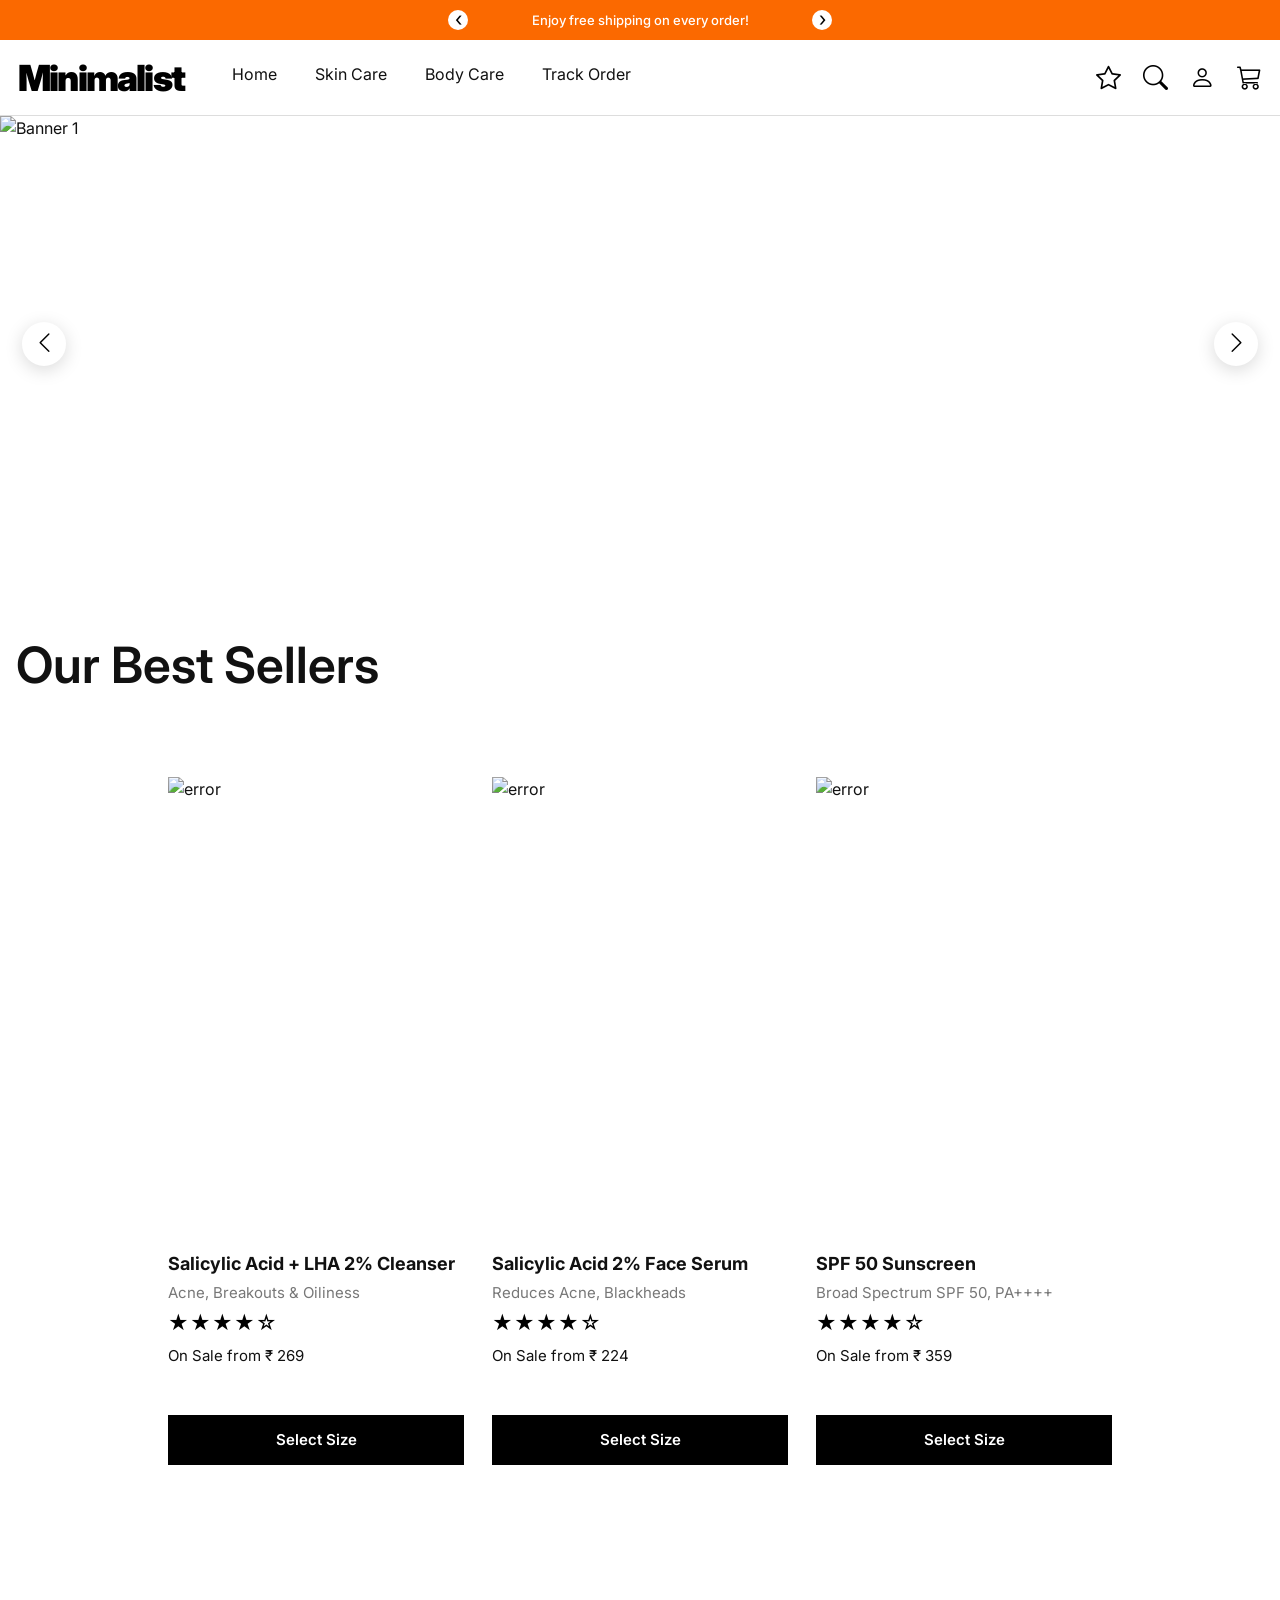
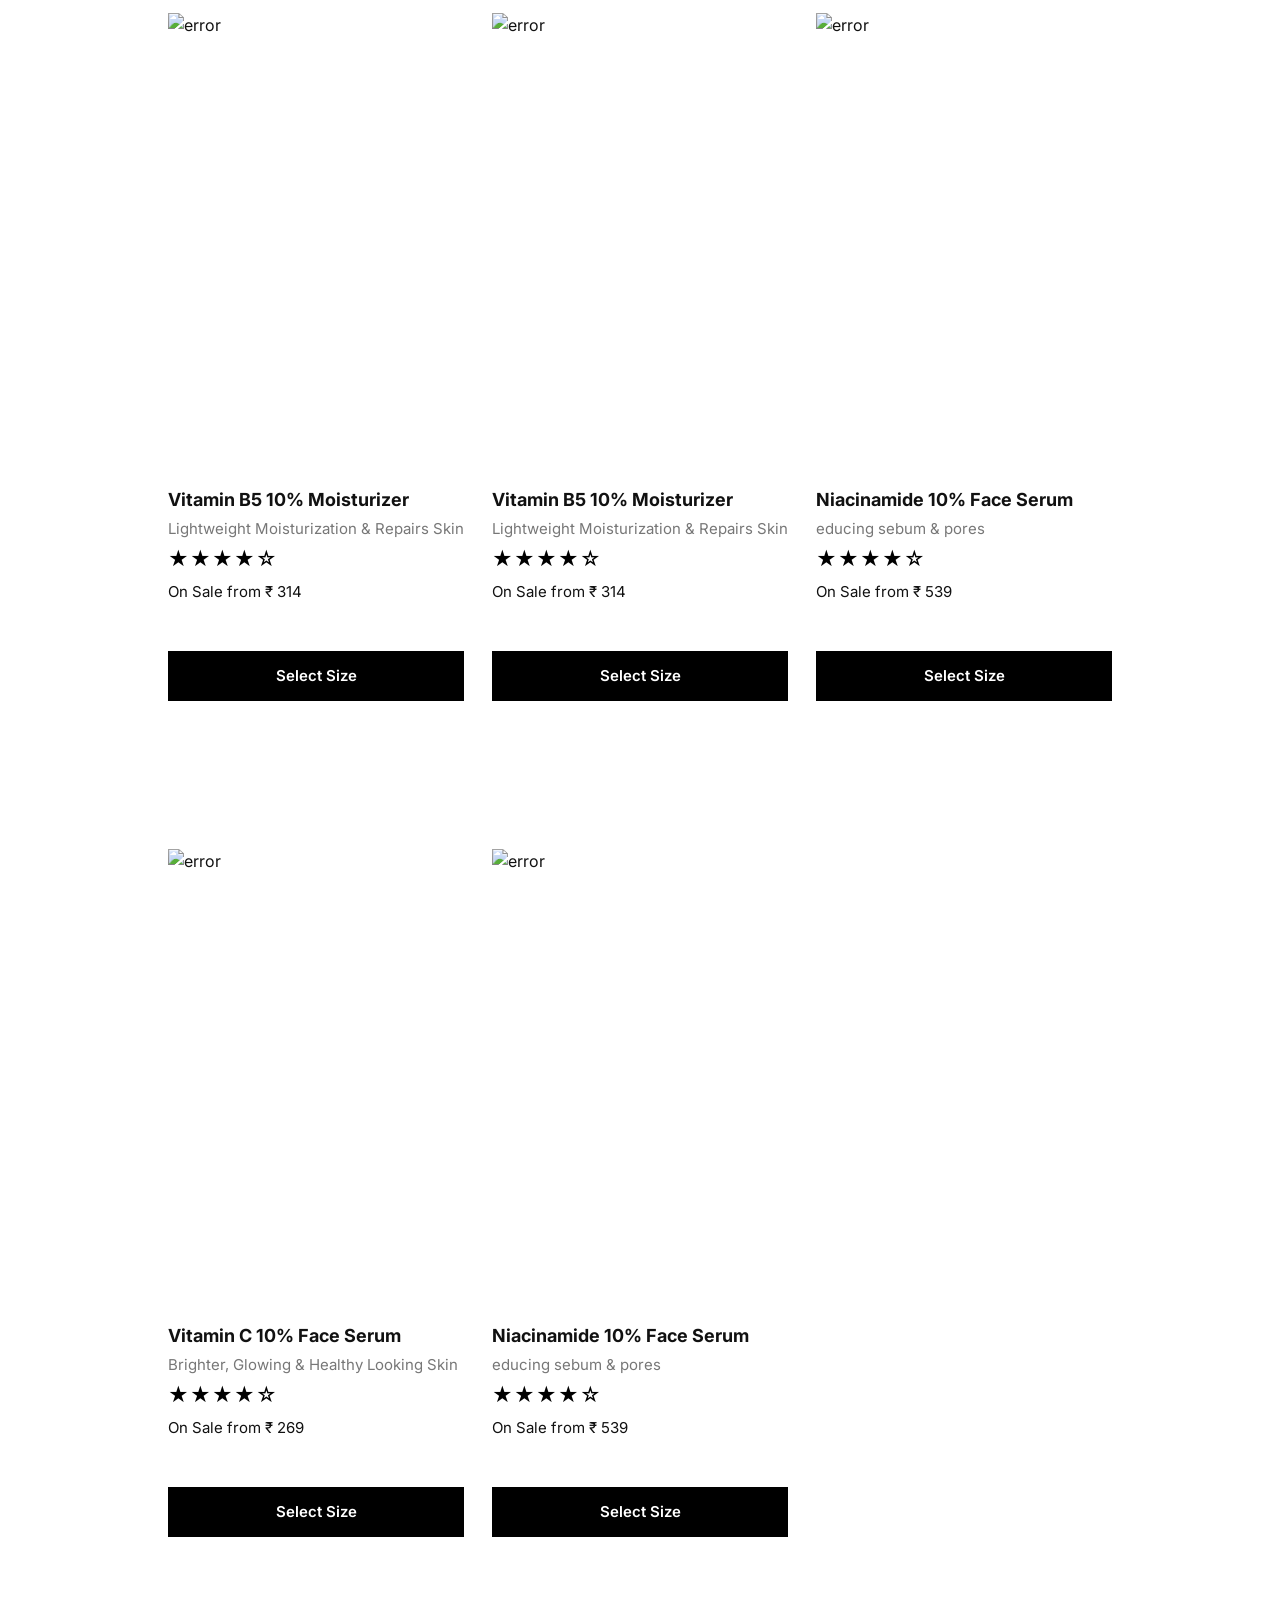
==== index.html @ c64dd881 "Add files via upload" ====
<!doctype html>
<html lang="en">
  <head>
    <meta charset="UTF-8" />
    <meta name="viewport" content="width=device-width, initial-scale=1.0" />
    <title>Minimalist</title>

    <link rel="icon" type="image/x-icon" href="upscalemedia-transformed.jpg" />

    <!-- Google Font -->
    <link
      href="https://fonts.googleapis.com/css2?family=Inter:wght@400;500;700;800;900&display=swap"
      rel="stylesheet"
    />

    <!-- Bootstrap Icons -->
    <link
      href="https://cdn.jsdelivr.net/npm/bootstrap-icons@1.11.3/font/bootstrap-icons.css"
      rel="stylesheet"
    />

    <!-- Bootstrap 5 CSS -->
    <link
      href="https://cdn.jsdelivr.net/npm/bootstrap@5.3.3/dist/css/bootstrap.min.css"
      rel="stylesheet"
    />

    <!-- Custom CSS -->
    <link rel="stylesheet" href="style.css" />
  </head>
  <body>
    <!-- Promo Bar -->
    <div
      id="promoBar"
      class="carousel slide promo-bar"
      data-bs-ride="carousel"
      data-bs-interval="3000"
    >
      <div class="carousel-inner">
        <div class="carousel-item active">
          Enjoy free shipping on every order!
        </div>

        <div class="carousel-item">
          🎁 Build Your Own Bundle — Save an additional up to 15% off
        </div>

        <div class="carousel-item">
          Get 5% OFF + Additional 10% Cashback on App Orders
        </div>

        <div class="carousel-item">
          Free Marula Oil Moisturizer on orders over ₹599!
        </div>

        <div class="carousel-item">
          Free Tote Bag with every purchase of ₹899!
        </div>

        <div class="carousel-item">
          Free Retinol 0.3% Serum with every purchase of ₹1200!
        </div>

        <div class="carousel-item">
          Free SPF 60 Sunscreen on purchase of 2 products
        </div>

        <div class="carousel-item">
          Trust Circle: Earn rewards on your skincare journey!
        </div>
      </div>

      <button
        class="carousel-control-prev promo-btn"
        type="button"
        data-bs-target="#promoBar"
        data-bs-slide="prev"
      >
        <span>‹</span>
      </button>

      <button
        class="carousel-control-next promo-btn"
        type="button"
        data-bs-target="#promoBar"
        data-bs-slide="next"
      >
        <span>›</span>
      </button>
    </div>

    <!-- Navbar -->
    <header class="main-navbar">
      <div class="navbar-inner">
       <a href="index.html" style="text-decoration: none;"> <div class="logo">Minimalist</div></a>

        <nav class="nav-links">
          <a href="index.html">Home</a>
          <a href="skin.html">Skin Care</a>
          <a href="body.html">Body Care</a>
          <a href="track.html">Track Order</a>
        </nav>

        <div class="nav-icons">
          <i class="bi bi-star"></i>
          <i class="bi bi-search"></i>
          <i class="bi bi-person"></i>

          <div class="cart-icon">
            <i class="bi bi-cart3"></i>
          </div>
        </div>
      </div>
    </header>

    <!-- Hero Image Slider -->
    <section
      id="heroSlider"
      class="carousel slide hero-slider"
      data-bs-ride="carousel"
      data-bs-interval="3000"
    >
      <div class="carousel-inner">
        <div class="carousel-item active">
          <img src="scroll-img/product-1.jpg" alt="Banner 1" />
        </div>

        <div class="carousel-item">
          <img src="scroll-img/product-2.jpg" alt="Banner 2" />
        </div>

        <div class="carousel-item">
          <img src="scroll-img/product-3.jpg" alt="Banner 3" />
        </div>

        <div class="carousel-item">
          <img src="scroll-img/product-4.jpg" alt="Banner 4" />
        </div>

        <div class="carousel-item">
          <img src="scroll-img/product-5.jpg" alt="Banner 5" />
        </div>

        <div class="carousel-item">
          <img src="scroll-img/product-6.jpg" alt="Banner 6" />
        </div>
      </div>

      <button
        class="carousel-control-prev hero-arrow"
        type="button"
        data-bs-target="#heroSlider"
        data-bs-slide="prev"
      >
        <i class="bi bi-chevron-left"></i>
      </button>

      <button
        class="carousel-control-next hero-arrow"
        type="button"
        data-bs-target="#heroSlider"
        data-bs-slide="next"
      >
        <i class="bi bi-chevron-right"></i>
      </button>
    </section>

    <section class="best-sellers">
      <h2>Our Best Sellers</h2>

      <div class="product">
        <div class="pro1">
          <img class="img" src="product/product1.avif" alt="error" />
          <h3 class="product-title">Salicylic Acid + LHA 2% Cleanser</h3>
          <p class="product-desc">Acne, Breakouts & Oiliness</p>
          <p class="rating">★★★★☆</p>
          <p class="price">On Sale from ₹ 269</p>

          <div class="size-dropdown">
            <button class="size-btn" type="button" onclick="toggleSize(this)">
              Select Size
            </button>

            <div class="size-list">
              <div class="size-title">Select Size</div>
              <div class="size-option">100ml</div>
              <div class="size-option">250ml</div>
            </div>
          </div>
        </div>
        <div class="pro1">
          <img class="img" src="product/product2.avif" alt="error" />
          <h3 class="product-title">Salicylic Acid 2% Face Serum</h3>
          <p class="product-desc">Reduces Acne, Blackheads</p>
          <p class="rating">★★★★☆</p>
          <p class="price">On Sale from ₹ 224</p>

          <div class="size-dropdown">
            <button class="size-btn" type="button" onclick="toggleSize(this)">
              Select Size
            </button>

            <div class="size-list">
              <div class="size-title">Select Size</div>
              <div class="size-option">100ml</div>
              <div class="size-option">250ml</div>
            </div>
          </div>
        </div>
        <div class="pro1">
          <img class="img" src="product/product3.avif" alt="error" />
          <h3 class="product-title">SPF 50 Sunscreen</h3>
          <p class="product-desc">Broad Spectrum SPF 50, PA++++</p>
          <p class="rating">★★★★☆</p>
          <p class="price">On Sale from ₹ 359</p>

          <div class="size-dropdown">
            <button class="size-btn" type="button" onclick="toggleSize(this)">
              Select Size
            </button>

            <div class="size-list">
              <div class="size-title">Select Size</div>
              <div class="size-option">100ml</div>
              <div class="size-option">250ml</div>
            </div>
          </div>
        </div>
        <div class="pro1">
          <img class="img" src="product/product4.avif" alt="error" />
          <h3 class="product-title">Vitamin B5 10% Moisturizer</h3>
          <p class="product-desc"> Lightweight Moisturization & Repairs Skin</p>
          <p class="rating">★★★★☆</p>
          <p class="price">On Sale from ₹ 314</p>

          <div class="size-dropdown">
            <button class="size-btn" type="button" onclick="toggleSize(this)">
              Select Size
            </button>

            <div class="size-list">
              <div class="size-title">Select Size</div>
              <div class="size-option">100ml</div>
              <div class="size-option">250ml</div>
            </div>
          </div>
        </div>
        <div class="pro1">
          <img class="img" src="product/product5.avif" alt="error" />
          <h3 class="product-title">Vitamin B5 10% Moisturizer</h3>
          <p class="product-desc"> Lightweight Moisturization & Repairs Skin</p>
          <p class="rating">★★★★☆</p>
          <p class="price">On Sale from ₹ 314</p>

          <div class="size-dropdown">
            <button class="size-btn" type="button" onclick="toggleSize(this)">
              Select Size
            </button>

            <div class="size-list">
              <div class="size-title">Select Size</div>
              <div class="size-option">100ml</div>
              <div class="size-option">250ml</div>
            </div>
          </div>
        </div>
        <div class="pro1">
          <img class="img" src="product/product6.avif" alt="error" />
          <h3 class="product-title">Niacinamide 10% Face Serum</h3>
          <p class="product-desc">educing sebum & pores</p>
          <p class="rating">★★★★☆</p>
          <p class="price">On Sale from ₹  539</p>

          <div class="size-dropdown">
            <button class="size-btn" type="button" onclick="toggleSize(this)">
              Select Size
            </button>

            <div class="size-list">
              <div class="size-title">Select Size</div>
              <div class="size-option">100ml</div>
              <div class="size-option">250ml</div>
            </div>
          </div>
        </div>
        
        <div class="pro1">
          <img class="img" src="product/product8.avif" alt="error" />
          <h3 class="product-title">Vitamin C 10% Face Serum</h3>
          <p class="product-desc">Brighter, Glowing & Healthy Looking Skin</p>
          <p class="rating">★★★★☆</p>
          <p class="price">On Sale from ₹  269</p>

          <div class="size-dropdown">
            <button class="size-btn" type="button" onclick="toggleSize(this)">
              Select Size
            </button>

            <div class="size-list">
              <div class="size-title">Select Size</div>
              <div class="size-option">100ml</div>
              <div class="size-option">250ml</div>
            </div>
          </div>
        </div>

        <div class="pro1">
          <img class="img" src="product/product7.avif" alt="error" />
          <h3 class="product-title">Niacinamide 10% Face Serum</h3>
          <p class="product-desc">educing sebum & pores</p>
          <p class="rating">★★★★☆</p>
          <p class="price">On Sale from ₹  539</p>

          <div class="size-dropdown">
            <button class="size-btn" type="button" onclick="toggleSize(this)">
              Select Size
            </button>

            <div class="size-list">
              <div class="size-title">Select Size</div>
              <div class="size-option">100ml</div>
              <div class="size-option">250ml</div>
            </div>
          </div>
        </div>
      </div>
    </section>

    <!-- Bootstrap 5 JS -->
    <script src="https://cdn.jsdelivr.net/npm/bootstrap@5.3.3/dist/js/bootstrap.bundle.min.js"></script>

    <!-- Your JS -->
    <script>
      function toggleSize(button) {
        button.parentElement.classList.toggle("active");
      }
    </script>
  </body>
</html>
---- style.css ----
/* =========================
   GLOBAL
========================= */
* {
  margin: 0;
  padding: 0;
  box-sizing: border-box;
  font-family: "Inter", sans-serif;
}

html,
body {
  width: 100%;
  overflow-x: hidden;
}

body {
  background: #fff;
  color: #111;
}

/* =========================
   PROMO BAR
========================= */
.promo-bar {
  width: 100%;
  height: 40px;
  background: #fb6900;
  color: #fff;
  overflow: hidden;
}

.promo-bar .carousel-inner {
  height: 40px;
}

.promo-bar .carousel-item {
  height: 40px;
  line-height: 40px;
  text-align: center;
  font-size: 13px;
  font-weight: 500;
  padding: 0 60px;
}

.promo-bar .promo-btn {
  width: 20px !important;
  height: 20px !important;
  background: #fff !important;
  border-radius: 50%;
  opacity: 1;
  top: 50%;
  transform: translateY(-50%);
  padding: 0;
}

.promo-bar .carousel-control-prev {
  left: 35%;
}

.promo-bar .carousel-control-next {
  right: 35%;
}

.promo-bar .promo-btn span {
  color: #000;
  font-size: 20px;
  line-height: 16px;
  margin-top: -3px;
}

/* =========================
   NAVBAR
========================= */
.main-navbar {
  width: 100%;
  background: #fff;
  display: flex;
  justify-content: center;
}

.navbar-inner {
  width: min(100%, 1280px);
  min-height: 76px;
  padding: 0 18px;
  display: flex;
  align-items: center;
  justify-content: space-between;
  border-bottom: 1px solid #ddd;
}

.logo {
  font-size: 36px;
  font-weight: 900;
  color: #000;
  letter-spacing: -1.8px;
  line-height: 1;
  margin-right: 48px;
  white-space: nowrap;
}

.nav-links {
  display: flex;
  align-items: center;
  gap: 38px;
  flex: 1;
  margin-left: 0;
}

.nav-links a {
  position: relative;
  text-decoration: none;
  color: #111;
  font-size: 16px;
  font-weight: 400;
  white-space: nowrap;
  padding-bottom: 7px;
}

.nav-links a::after {
  content: "";
  position: absolute;
  left: 0;
  bottom: 0;
  width: 0;
  height: 1.5px;
  background: #111;
  transition: width 0.3s ease;
}

.nav-links a:hover::after {
  width: 100%;
}

.nav-icons {
  display: flex;
  align-items: center;
  gap: 22px;
  font-size: 25px;
  color: #000;
  flex-shrink: 0;
}

.nav-icons i {
  cursor: pointer;
  line-height: 1;
}

.cart-icon {
  position: relative;
  display: flex;
  align-items: center;
}

.cart-icon span {
  position: absolute;
  top: -13px;
  right: -12px;
  width: 19px;
  height: 19px;
  background: #000;
  color: #fff;
  border-radius: 50%;
  font-size: 11px;
  font-weight: 700;
  display: flex;
  align-items: center;
  justify-content: center;
}

/* =========================
   HERO SLIDER
========================= */
.hero-slider {
  width: 100%;
  height: 455px;
  margin: 0;
  position: relative;
  overflow: hidden;
}

.hero-slider .carousel-inner,
.hero-slider .carousel-item {
  width: 100%;
  height: 100%;
}

.hero-slider .carousel-item img {
  width: 100%;
  height: 100%;
  object-fit: cover;
  object-position: center;
  display: block;
}

.hero-slider .hero-arrow {
  width: 44px;
  height: 44px;
  background: #fff;
  color: #000;
  border-radius: 50%;
  opacity: 1;
  top: 50%;
  transform: translateY(-50%);
  box-shadow: 0 4px 18px rgba(0, 0, 0, 0.15);
}

.hero-slider .carousel-control-prev {
  left: 22px;
}

.hero-slider .carousel-control-next {
  right: 22px;
}

.hero-slider .hero-arrow i {
  font-size: 23px;
  font-weight: 900;
}

/* =========================
   PRODUCT SECTIONS
========================= */
.best-sellers,
.skin-care {
  width: min(100% - 32px, 1280px);
  margin: 0 auto;
}

.best-sellers h2,
.skin-care h2 {
  margin: 4rem 0 0;
  font-size: clamp(30px, 5vw, 50px);
  font-weight: 600;
  text-align: left;
}

.product {
  width: 100%;
  margin: 4rem 0 0;
  display: grid;
  grid-template-columns: repeat(auto-fit, minmax(260px, 296px));
  gap: 60px 28px;
  justify-content: center;
}

.pro1 {
  width: 296px;
}

.img {
  width: 100%;
  height: 444px;
  object-fit: cover;
  display: block;
  margin-top: 18px;
}

.product-title {
  margin: 2rem 0 6px;
  font-size: 18px;
  font-weight: 700;
  color: #111;
  line-height: 1.25;
}

.product-desc {
  margin: 0 0 10px;
  font-size: 15px;
  color: #777;
  line-height: 1.4;
}

.rating {
  margin: 0 0 12px;
  font-size: 20px;
  color: #000;
  letter-spacing: 1px;
  line-height: 1;
}

.price {
  margin: 0 0 3rem;
  font-size: 15px;
  font-weight: 400;
  color: #111;
}

/* =========================
   SIZE DROPDOWN
========================= */
.size-dropdown {
  width: 100%;
  position: relative;
  margin-bottom: 70px;
  z-index: 20;
}

.size-btn {
  width: 100%;
  height: 50px;
  background: #000;
  color: #fff;
  border: none;
  font-size: 15px;
  font-weight: 600;
  cursor: pointer;
  margin-bottom: 0;
}

.size-list {
  display: none;
  position: absolute;
  top: 50px;
  left: 0;
  width: 100%;
  border: 1px solid #777;
  background: #fff;
  z-index: 999;
}

.size-dropdown.active .size-list {
  display: block;
}

.size-title {
  background: #c9c9c9;
  color: #fff;
  padding: 6px 12px;
  font-size: 15px;
}

.size-option {
  padding: 8px 12px;
  font-size: 15px;
  color: #000;
  cursor: pointer;
}

.size-option:hover {
  background: #f2f2f2;
}

/* =========================
   TABLET RESPONSIVE
========================= */
@media (max-width: 992px) {
  .promo-bar .carousel-control-prev {
    left: 15px;
  }

  .promo-bar .carousel-control-next {
    right: 15px;
  }

  .promo-bar .carousel-item {
    font-size: 12px;
    padding: 0 50px;
  }

  .navbar-inner {
    width: 100%;
    height: auto;
    padding: 18px;
    flex-wrap: wrap;
    align-items: center;
    justify-content: space-between;
    gap: 18px;
  }

  .logo {
    font-size: 30px;
    margin-right: 0;
  }

  .nav-icons {
    margin-left: auto;
    font-size: 23px;
    gap: 18px;
  }

  .nav-links {
    order: 3;
    width: 100%;
    flex: none;
    margin-left: 0;
    overflow-x: auto;
    gap: 25px;
    padding-bottom: 4px;
  }

  .nav-links::-webkit-scrollbar {
    display: none;
  }

  .hero-slider {
    height: 320px;
  }

  .product {
    grid-template-columns: repeat(auto-fit, minmax(260px, 296px));
    gap: 50px 24px;
  }
}

/* =========================
   MOBILE RESPONSIVE
========================= */
@media (max-width: 600px) {
  .promo-bar {
    height: 38px;
  }

  .promo-bar .carousel-inner,
  .promo-bar .carousel-item {
    height: 38px;
  }

  .promo-bar .carousel-item {
    line-height: 38px;
    font-size: 11px;
    padding: 0 42px;
  }

  .promo-bar .promo-btn {
    width: 18px !important;
    height: 18px !important;
  }

  .promo-bar .carousel-control-prev {
    left: 10px;
  }

  .promo-bar .carousel-control-next {
    right: 10px;
  }

  .navbar-inner {
    width: 100%;
    padding: 14px 16px;
    display: flex;
    flex-wrap: wrap;
    align-items: center;
    justify-content: space-between;
    gap: 0;
  }

  .logo {
    font-size: 28px;
    margin: 0;
    line-height: 1;
  }

  .nav-icons {
    margin-left: auto;
    display: flex;
    align-items: center;
    gap: 16px;
    font-size: 22px;
  }

  .nav-links {
    order: 3;
    width: 100%;
    flex: none;
    margin-left: 0;
    margin-top: 12px;
    display: flex;
    align-items: center;
    gap: 22px;
    overflow-x: auto;
    white-space: nowrap;
    padding-bottom: 5px;
  }

  .nav-links::-webkit-scrollbar {
    display: none;
  }

  .nav-links a {
    font-size: 15px;
    padding-bottom: 6px;
  }

  .hero-slider {
    height: 240px;
  }

  .hero-slider .hero-arrow {
    width: 36px;
    height: 36px;
  }

  .hero-slider .carousel-control-prev {
    left: 14px;
  }

  .hero-slider .carousel-control-next {
    right: 14px;
  }

  .best-sellers,
  .skin-care {
    width: min(100% - 24px, 1280px);
  }

  .best-sellers h2,
  .skin-care h2 {
    margin-top: 2.5rem;
    font-size: 32px;
    text-align: left;
  }

  .product {
    margin-top: 2rem;
    grid-template-columns: 1fr;
    gap: 45px;
  }

  .pro1 {
    width: 100%;
  }

  .img {
    width: 100%;
    height: auto;
    aspect-ratio: 296 / 444;
  }

  .product-title {
    margin-top: 1.5rem;
    font-size: 18px;
  }

  .size-dropdown {
    margin-bottom: 40px;
  }
}

/* =========================
   SMALL MOBILE
========================= */
@media (max-width: 380px) {
  .logo {
    font-size: 25px;
  }

  .nav-icons {
    font-size: 20px;
    gap: 13px;
  }

  .nav-links {
    gap: 18px;
  }

  .nav-links a {
    font-size: 14px;
  }

  .best-sellers h2,
  .skin-care h2 {
    font-size: 28px;
  }

  .product-title {
    font-size: 17px;
  }
}

/* =========================
   Slider MOBILE
========================= */
/* Mobile */
@media (max-width: 600px) {
  .hero-slider {
    width: 100%;
    height: 170px !important;
  }

  .hero-slider .hero-arrow {
    width: 34px;
    height: 34px;
  }

  .hero-slider .carousel-control-prev {
    left: 12px;
  }

  .hero-slider .carousel-control-next {
    right: 12px;
  }

  .nav-links{
    background-color: rgb(248, 245, 245);
    padding: 1rem;
    border-radius: 20px;
    width: 100%;
    gap: 3rem ;
  }
}
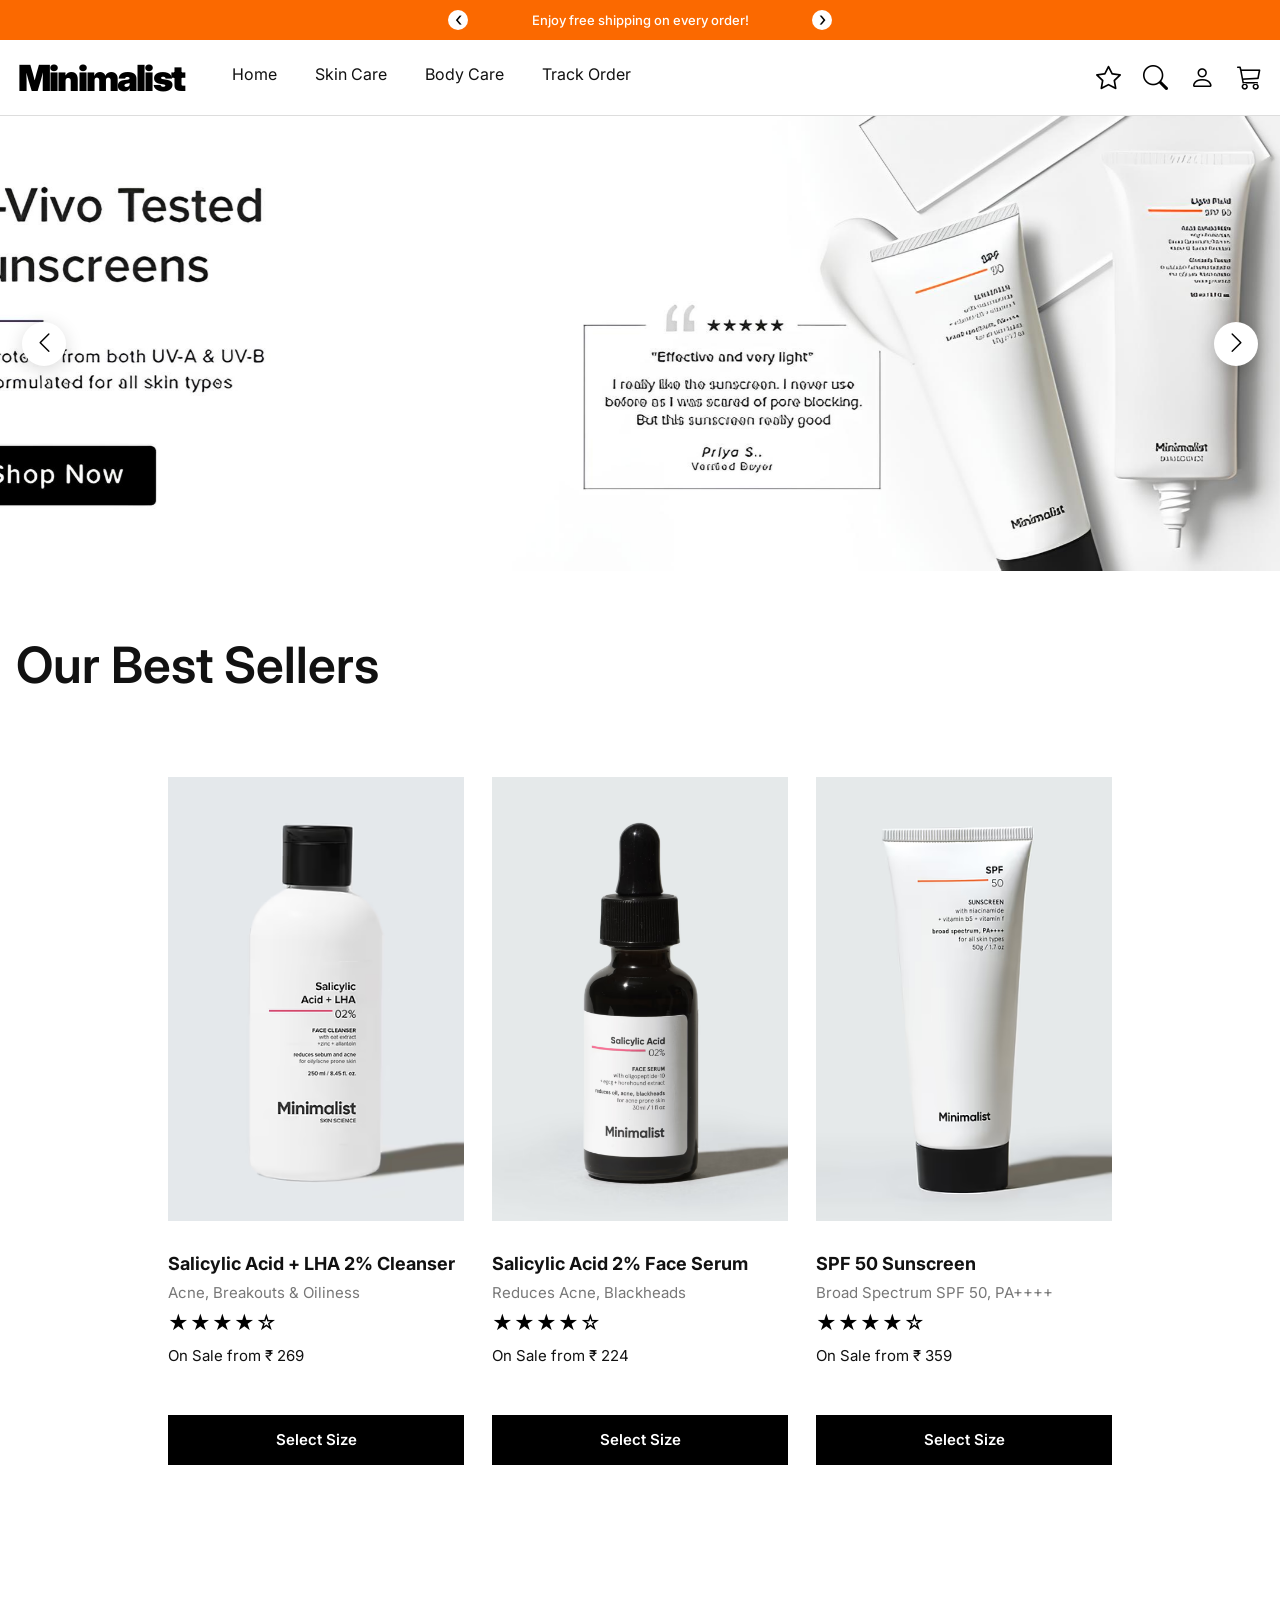
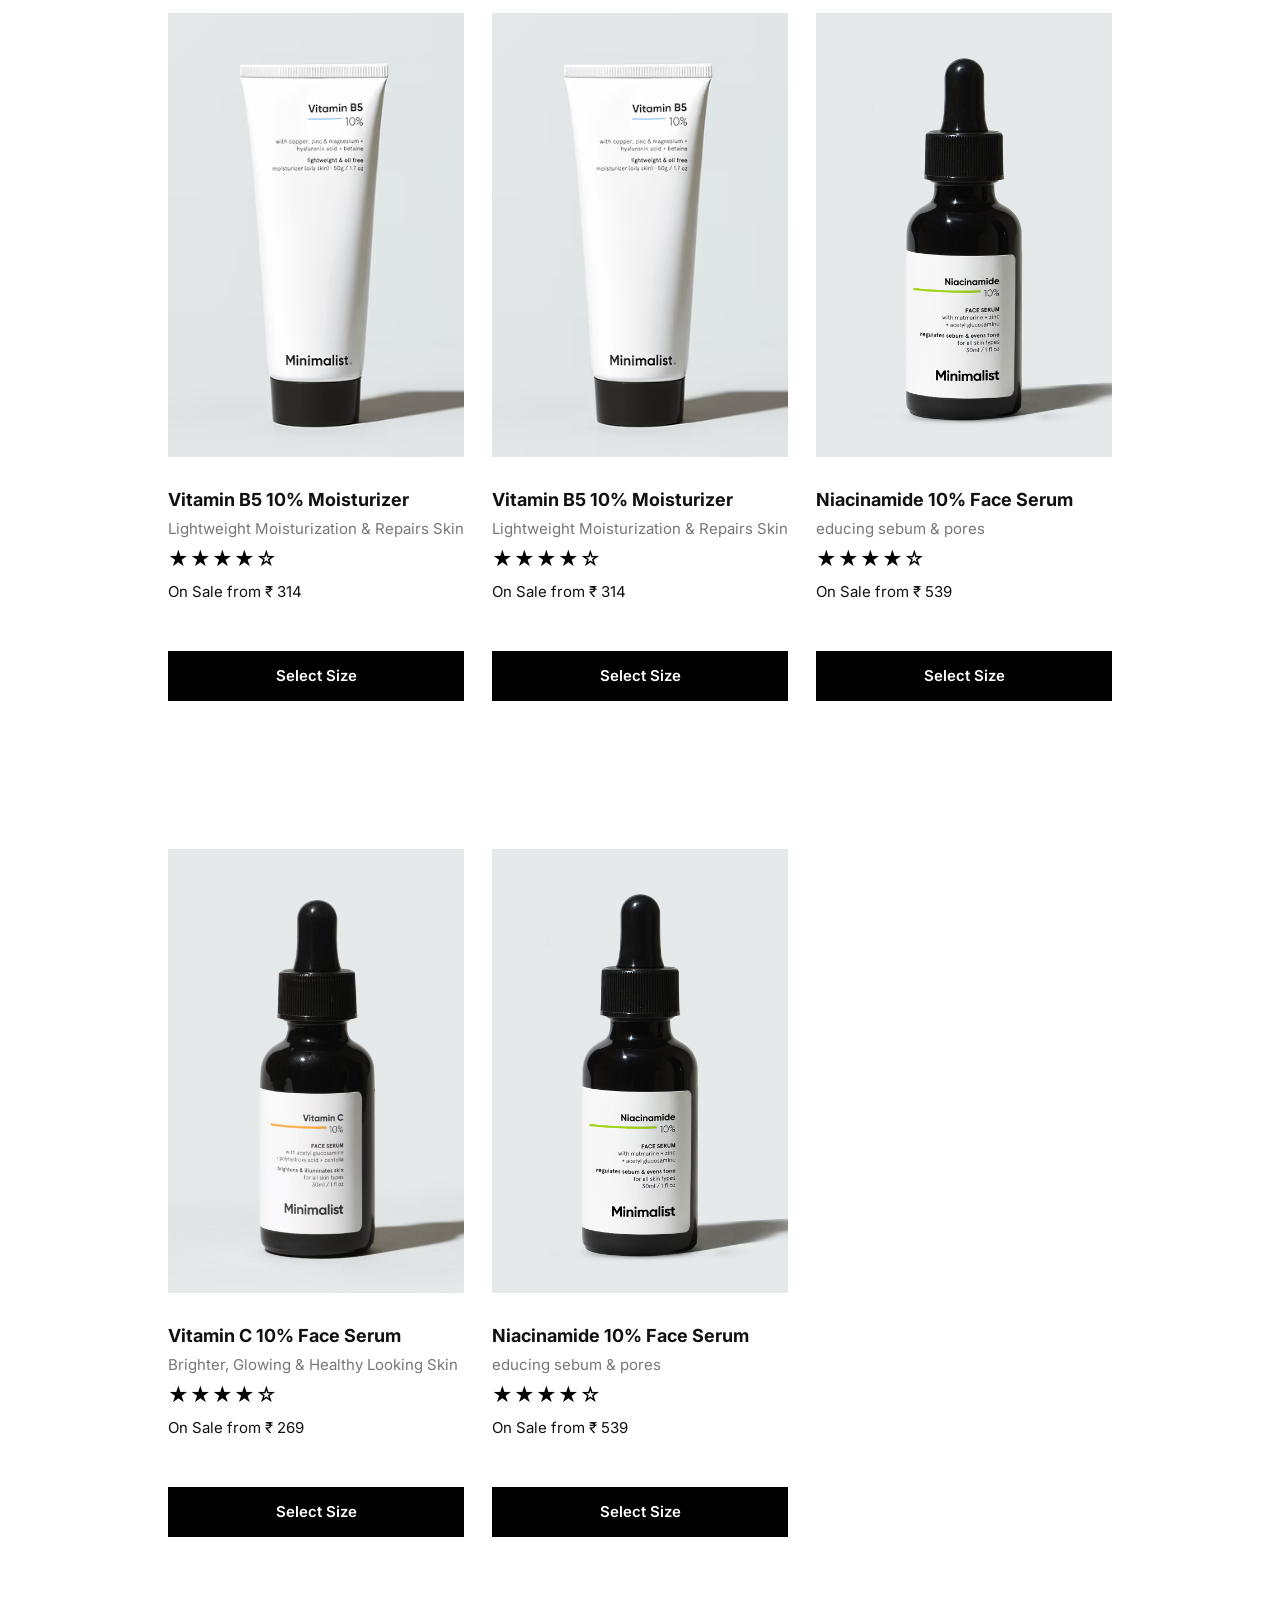
==== commit ea4d4938: "Update index.html" ====
--- a/index.html
+++ b/index.html
@@ -13,7 +13,7 @@
       rel="stylesheet"
     />
 
-    <!-- Bootstrap Icons -->
+    <!-- Bootstrap Icons --> 
     <link
       href="https://cdn.jsdelivr.net/npm/bootstrap-icons@1.11.3/font/bootstrap-icons.css"
       rel="stylesheet"
